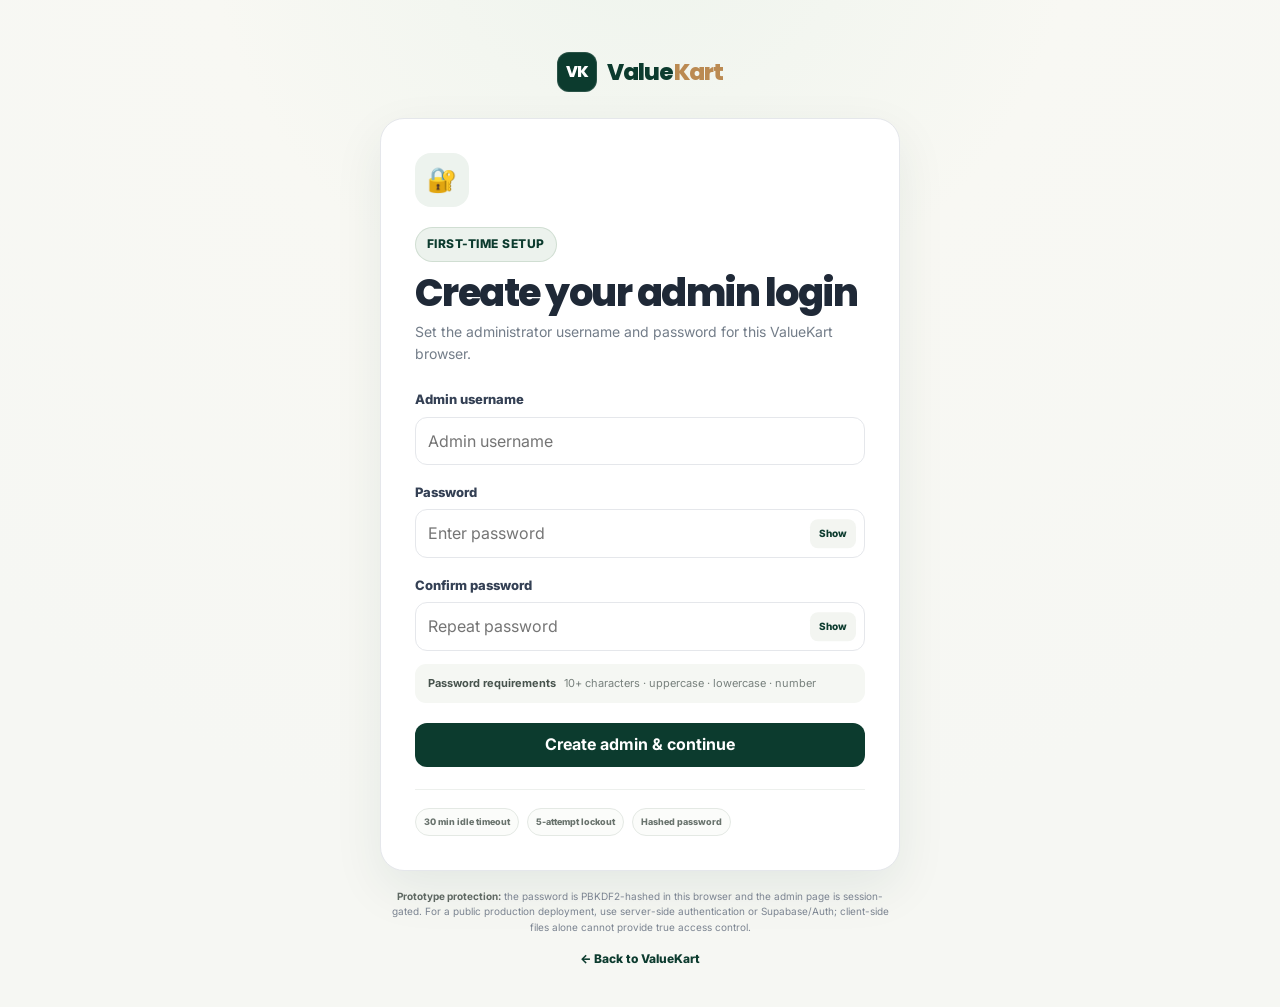
==== admin-login.html @ 0bdea963 "Add files via upload" ====
<!doctype html>
<html lang="en">
<head>
  <meta charset="utf-8" />
  <meta name="viewport" content="width=device-width, initial-scale=1" />
  <meta name="robots" content="noindex,nofollow" />
  <meta name="referrer" content="no-referrer" />
  <title>Admin Login — ValueKart</title>
  <link rel="stylesheet" href="styles.css" />
  <script src="auth.js"></script>
</head>
<body class="auth-body">
  <main class="auth-shell">
    <a class="logo auth-logo" href="index.html" aria-label="ValueKart home">
      <span class="logo-mark">VK</span>
      <span class="logo-text">Value<span>Kart</span></span>
    </a>

    <section class="auth-card" aria-labelledby="authTitle">
      <div class="auth-icon" aria-hidden="true">🔐</div>
      <span class="eyebrow" id="authEyebrow">Admin access</span>
      <h1 id="authTitle">Sign in to ValueKart</h1>
      <p class="auth-subtitle" id="authSubtitle">Use your administrator credentials to continue to the control panel.</p>

      <div class="auth-alert" id="authAlert" role="alert" hidden></div>

      <form id="authForm" class="auth-form" autocomplete="on">
        <div class="form-field">
          <label for="authUsername">Admin username</label>
          <input id="authUsername" name="username" autocomplete="username" maxlength="60" required placeholder="Admin username" />
        </div>
        <div class="form-field">
          <label for="authPassword">Password</label>
          <div class="password-field">
            <input id="authPassword" name="password" type="password" autocomplete="current-password" required placeholder="Enter password" />
            <button class="password-toggle" type="button" data-toggle-password="authPassword" aria-label="Show password">Show</button>
          </div>
        </div>
        <div class="form-field" id="confirmField" hidden>
          <label for="authConfirmPassword">Confirm password</label>
          <div class="password-field">
            <input id="authConfirmPassword" type="password" autocomplete="new-password" placeholder="Repeat password" />
            <button class="password-toggle" type="button" data-toggle-password="authConfirmPassword" aria-label="Show password">Show</button>
          </div>
        </div>

        <div class="password-rules" id="passwordRules" hidden>
          <strong>Password requirements</strong>
          <span>10+ characters · uppercase · lowercase · number</span>
        </div>

        <button class="btn btn-primary auth-submit" id="authSubmit" type="submit">Sign in</button>
      </form>

      <div class="auth-security-row">
        <span>30 min idle timeout</span>
        <span>5-attempt lockout</span>
        <span>Hashed password</span>
      </div>
    </section>

    <p class="auth-production-note"><strong>Prototype protection:</strong> the password is PBKDF2-hashed in this browser and the admin page is session-gated. For a public production deployment, use server-side authentication or Supabase/Auth; client-side files alone cannot provide true access control.</p>
    <a class="auth-back" href="index.html">← Back to ValueKart</a>
  </main>

  <script>
    const auth = window.ValueKartAuth;
    const params = new URLSearchParams(location.search);
    const next = auth.sanitizeNext(params.get('next') || 'admin.html');
    const setupMode = !auth.hasProfile();
    const form = document.getElementById('authForm');
    const username = document.getElementById('authUsername');
    const password = document.getElementById('authPassword');
    const confirmPassword = document.getElementById('authConfirmPassword');
    const confirmField = document.getElementById('confirmField');
    const passwordRules = document.getElementById('passwordRules');
    const submit = document.getElementById('authSubmit');
    const alertBox = document.getElementById('authAlert');

    function showAlert(message, type = 'error') {
      alertBox.textContent = message;
      alertBox.className = `auth-alert ${type}`;
      alertBox.hidden = false;
    }
    function clearAlert() { alertBox.hidden = true; }
    function setLoading(loading) {
      submit.disabled = loading;
      submit.textContent = loading ? 'Please wait…' : (setupMode ? 'Create admin & continue' : 'Sign in');
    }
    function refreshLockMessage() {
      if (setupMode) return;
      const lock = auth.getLockState();
      if (lock.remainingMs > 0) {
        const seconds = Math.ceil(lock.remainingMs / 1000);
        showAlert(`Too many failed attempts. Try again in ${seconds} seconds.`);
        submit.disabled = true;
        setTimeout(refreshLockMessage, 1000);
      } else {
        submit.disabled = false;
        if (!alertBox.hidden && alertBox.textContent.startsWith('Too many failed')) clearAlert();
      }
    }

    if (setupMode) {
      document.getElementById('authEyebrow').textContent = 'First-time setup';
      document.getElementById('authTitle').textContent = 'Create your admin login';
      document.getElementById('authSubtitle').textContent = 'Set the administrator username and password for this ValueKart browser.';
      confirmField.hidden = false;
      passwordRules.hidden = false;
      confirmPassword.required = true;
      password.autocomplete = 'new-password';
      submit.textContent = 'Create admin & continue';
    } else {
      const profile = auth.getProfile();
      username.value = profile?.username || '';
      refreshLockMessage();
    }

    document.querySelectorAll('[data-toggle-password]').forEach(button => {
      button.addEventListener('click', () => {
        const field = document.getElementById(button.dataset.togglePassword);
        const show = field.type === 'password';
        field.type = show ? 'text' : 'password';
        button.textContent = show ? 'Hide' : 'Show';
        button.setAttribute('aria-label', show ? 'Hide password' : 'Show password');
      });
    });

    form.addEventListener('submit', async event => {
      event.preventDefault();
      clearAlert();
      setLoading(true);
      try {
        if (setupMode) {
          if (password.value !== confirmPassword.value) throw new Error('Passwords do not match.');
          const issues = auth.validatePassword(password.value);
          if (issues.length) throw new Error(issues[0]);
          await auth.setup(username.value, password.value);
          location.replace(next);
          return;
        }
        const result = await auth.login(username.value, password.value);
        if (!result.ok) {
          if (result.reason === 'locked') throw new Error(`Too many failed attempts. Try again in ${Math.ceil(result.remainingMs / 1000)} seconds.`);
          if (result.reason === 'crypto') throw new Error(result.message || 'Secure browser cryptography is unavailable.');
          throw new Error('Incorrect username or password.');
        }
        location.replace(next);
      } catch (error) {
        showAlert(error.message || 'Unable to sign in.');
        setLoading(false);
        refreshLockMessage();
      }
    });
  </script>
</body>
</html>
---- styles.css ----
@import url('https://fonts.googleapis.com/css2?family=Inter:wght@400;500;600;700&family=Poppins:wght@600;700;800&display=swap');

:root {
  --primary: #0C3B2E;
  --secondary: #6D9773;
  --accent: #FFBA00;
  --support: #BB8A52;
  --bg: #F8F8F3;
  --card: #FFFFFF;
  --text: #1F2937;
  --muted: #667085;
  --border: #E5E7EB;
  --shadow: 0 14px 36px rgba(12,59,46,.08);
  --shadow-sm: 0 7px 20px rgba(12,59,46,.06);
  --radius: 16px;
  --button-radius: 12px;
}

* { box-sizing: border-box; }
html { scroll-behavior: smooth; }
body {
  margin: 0;
  background: var(--bg);
  color: var(--text);
  font-family: Inter, system-ui, -apple-system, BlinkMacSystemFont, "Segoe UI", sans-serif;
  line-height: 1.55;
}

img { max-width: 100%; display: block; }
a { color: inherit; text-decoration: none; }
button, input, select { font: inherit; }

.container { width: min(1180px, calc(100% - 40px)); margin: 0 auto; }

.topbar {
  background: var(--primary);
  color: white;
  font-size: 13px;
}
.topbar-inner { min-height: 34px; display: flex; align-items: center; justify-content: space-between; gap: 16px; }
.topbar a { opacity: .9; }

.site-header {
  position: sticky;
  top: 0;
  z-index: 40;
  background: rgba(248,248,243,.93);
  backdrop-filter: blur(16px);
  border-bottom: 1px solid rgba(229,231,235,.85);
}
.header-main {
  min-height: 84px;
  display: grid;
  grid-template-columns: 210px 1fr auto;
  gap: 26px;
  align-items: center;
}
.logo { display: inline-flex; align-items: center; gap: 10px; }
.logo-mark {
  width: 40px; height: 40px; border-radius: 12px; background: var(--primary); color: white;
  display: grid; place-items: center; font-family: Poppins, sans-serif; font-weight: 800; letter-spacing: -.04em;
  box-shadow: inset 0 0 0 1px rgba(255,255,255,.12);
}
.logo-text { font: 800 23px/1 Poppins, sans-serif; color: var(--primary); letter-spacing: -.04em; }
.logo-text span { color: var(--support); }

.search-wrap { position: relative; }
.search-wrap svg { position: absolute; left: 17px; top: 50%; transform: translateY(-50%); color: #7c838d; }
.search-input {
  width: 100%; height: 50px; border: 1px solid var(--border); border-radius: 15px; background: #fff;
  padding: 0 18px 0 49px; outline: none; color: var(--text); transition: .2s ease;
  box-shadow: 0 2px 0 rgba(12,59,46,.01);
}
.search-input:focus { border-color: rgba(109,151,115,.65); box-shadow: 0 0 0 4px rgba(109,151,115,.12); }
.header-actions { display: flex; align-items: center; gap: 10px; }
.nav-link { padding: 10px 12px; color: #4d5561; font-weight: 600; font-size: 14px; border-radius: 10px; }
.nav-link:hover { background: white; color: var(--primary); }
.btn { border: 0; cursor: pointer; border-radius: var(--button-radius); min-height: 44px; padding: 0 18px; font-weight: 700; display: inline-flex; align-items: center; justify-content: center; gap: 9px; transition: .2s ease; }
.btn-primary { background: var(--primary); color: white; }
.btn-primary:hover { transform: translateY(-1px); background: #082f24; }
.btn-accent { background: var(--accent); color: #2f2817; box-shadow: 0 6px 16px rgba(255,186,0,.18); }
.btn-accent:hover { transform: translateY(-1px); filter: brightness(.98); }
.btn-soft { background: #eef3ef; color: var(--primary); }
.btn-outline { background: white; color: var(--primary); border: 1px solid var(--border); }

.category-strip { border-top: 1px solid rgba(229,231,235,.65); background: rgba(255,255,255,.7); }
.category-scroll { display: flex; gap: 10px; overflow-x: auto; padding: 13px 0; scrollbar-width: none; }
.category-scroll::-webkit-scrollbar { display: none; }
.category-chip {
  white-space: nowrap; border: 1px solid var(--border); background: white; color: #5b626d;
  padding: 10px 16px; border-radius: 999px; font-weight: 600; font-size: 14px;
}
.category-chip.active, .category-chip:hover { background: var(--primary); color: white; border-color: var(--primary); }

main { padding-bottom: 70px; }
.hero { padding: 28px 0 18px; }
.hero-card {
  position: relative; overflow: hidden; border-radius: 28px; min-height: 390px; padding: 56px;
  display: grid; grid-template-columns: 1.06fr .94fr; gap: 50px; align-items: center;
  background:
    radial-gradient(circle at 90% 5%, rgba(255,186,0,.18), transparent 32%),
    radial-gradient(circle at 72% 75%, rgba(109,151,115,.22), transparent 35%),
    linear-gradient(135deg, #f1f7f2 0%, #fbfbf7 65%, #fff8e5 100%);
  border: 1px solid rgba(109,151,115,.15);
  box-shadow: var(--shadow-sm);
}
.eyebrow { display: inline-flex; align-items: center; gap: 8px; color: var(--primary); background: rgba(109,151,115,.13); border: 1px solid rgba(109,151,115,.22); padding: 7px 11px; border-radius: 999px; font-weight: 800; font-size: 12px; letter-spacing: .04em; text-transform: uppercase; }
.hero h1, .detail-title, .section-title { font-family: Poppins, sans-serif; letter-spacing: -.035em; }
.hero h1 { font-size: clamp(38px, 5vw, 66px); line-height: 1.02; margin: 18px 0 18px; color: #172019; }
.hero h1 .accent-word { color: var(--primary); }
.hero p { max-width: 660px; font-size: 18px; color: #667069; margin: 0; }
.hero-actions { display: flex; gap: 12px; margin-top: 28px; flex-wrap: wrap; }
.hero-visual { position: relative; min-height: 280px; }
.deal-stack { position: absolute; inset: 10px 0 0 20px; }
.mini-card {
  position: absolute; width: 245px; background: white; border-radius: 20px; padding: 14px; box-shadow: 0 18px 40px rgba(12,59,46,.12); border: 1px solid rgba(229,231,235,.9);
}
.mini-card:nth-child(1) { transform: rotate(-7deg); left: 4px; top: 60px; }
.mini-card:nth-child(2) { transform: rotate(5deg); right: 4px; top: 0; }
.mini-card:nth-child(3) { transform: rotate(1deg); right: 40px; bottom: -12px; }
.mini-art { height: 128px; border-radius: 14px; background: linear-gradient(135deg,#f7f0db,#ddeadd); display: grid; place-items: center; font-size: 58px; }
.mini-title { font-weight: 800; margin: 10px 0 3px; font-size: 14px; }
.mini-price { font-size: 13px; color: var(--primary); font-weight: 800; }
.badge { display: inline-flex; align-items: center; justify-content: center; border-radius: 999px; padding: 6px 9px; font-size: 11px; font-weight: 800; text-transform: uppercase; letter-spacing: .02em; }
.badge-accent { background: var(--accent); color: #2d2616; }
.badge-green { background: #e9f2eb; color: var(--primary); }
.badge-brown { background: #f4eadf; color: #744c24; }

.disclosure { margin-top: 18px; border: 1px solid var(--border); background: #fff; border-radius: var(--radius); padding: 18px 20px; display: flex; gap: 12px; align-items: flex-start; color: #626b76; font-size: 14px; }
.disclosure strong { color: var(--text); }
.disclosure-icon { flex: 0 0 30px; width: 30px; height: 30px; border-radius: 10px; display: grid; place-items: center; background: #edf3ee; color: var(--primary); font-weight: 800; }

.trust-grid {
  display: grid;
  grid-template-columns: repeat(3, minmax(0, 1fr));
  gap: 20px;
  margin: 32px auto 40px;
}
.trust-card {
  background: #fff;
  border: 1px solid var(--border);
  border-radius: var(--radius);
  padding: 24px;
  min-height: 142px;
  display: flex;
  gap: 18px;
  align-items: flex-start;
  box-shadow: 0 4px 14px rgba(12,59,46,.035);
}
.trust-icon {
  width: 44px;
  height: 44px;
  border-radius: 13px;
  background: #edf3ee;
  color: var(--primary);
  display: grid;
  place-items: center;
  flex: 0 0 44px;
  font-weight: 800;
  font-size: 18px;
}
.trust-card > div:last-child {
  padding-top: 2px;
}
.trust-card h3 {
  margin: 0 0 7px;
  font-size: 16px;
  line-height: 1.35;
}
.trust-card p {
  margin: 0;
  color: #78818d;
  font-size: 13.5px;
  line-height: 1.65;
}


.section-head { display: flex; align-items: flex-end; justify-content: space-between; gap: 20px; margin: 34px 0 18px; }
.section-title { margin: 0; font-size: clamp(27px,3vw,36px); line-height: 1.1; }
.section-subtitle { margin: 7px 0 0; color: #717a85; }
.toolbar { display: flex; gap: 10px; align-items: center; flex-wrap: wrap; }
.select { height: 42px; border: 1px solid var(--border); background: #fff; color: var(--text); border-radius: 11px; padding: 0 34px 0 13px; }

.deals-grid { display: grid; grid-template-columns: repeat(4, minmax(0,1fr)); gap: 20px; }
.deal-card { background: #fff; border: 1px solid var(--border); border-radius: 20px; overflow: hidden; box-shadow: 0 8px 24px rgba(12,59,46,.045); transition: .2s ease; display: flex; flex-direction: column; }
.deal-card:hover { transform: translateY(-4px); box-shadow: var(--shadow); }
.card-media { position: relative; padding: 18px; background: #fbfbf8; }
.product-art { height: 210px; border-radius: 14px; display: grid; place-items: center; font-size: 82px; background: linear-gradient(135deg,#f6f5ef,#e8efe8); border: 1px solid #eef0ea; }
.card-badges { position: absolute; left: 28px; top: 28px; display: flex; gap: 7px; }
.favorite { position: absolute; right: 28px; top: 28px; width: 35px; height: 35px; background: white; border: 1px solid var(--border); border-radius: 999px; display: grid; place-items: center; cursor: pointer; color: #748076; }
.favorite.active { color: #a44; background: #fff8f8; }
.card-body { padding: 18px; display: flex; flex-direction: column; flex: 1; }
.card-category { color: var(--secondary); font-size: 12px; font-weight: 800; text-transform: uppercase; letter-spacing: .04em; }
.card-title { font-weight: 800; font-size: 15px; line-height: 1.4; margin: 7px 0 12px; min-height: 63px; }
.rating { display: flex; gap: 7px; align-items: center; color: #6d7681; font-size: 13px; }
.stars { color: #e59d00; letter-spacing: .03em; }
.price-row { display: flex; align-items: baseline; gap: 9px; margin-top: 14px; }
.price { font-size: 22px; font-weight: 900; color: var(--primary); }
.mrp { text-decoration: line-through; color: #9aa1aa; font-size: 13px; }
.discount { color: #7a5a00; font-weight: 800; font-size: 12px; background: #fff4c5; padding: 4px 7px; border-radius: 999px; }
.meta-row { display: flex; align-items: center; justify-content: space-between; color: #9299a2; font-size: 12px; margin: 11px 0 16px; }
.card-body .btn { margin-top: auto; width: 100%; }

.live-strip { margin-top: 40px; border-radius: 22px; padding: 24px; background: var(--primary); color: white; display: grid; grid-template-columns: 1fr auto; gap: 20px; align-items: center; }
.live-strip h3 { margin: 0 0 6px; font-family: Poppins, sans-serif; font-size: 23px; }
.live-strip p { margin: 0; color: rgba(255,255,255,.72); }
.live-pill { background: rgba(255,255,255,.1); border: 1px solid rgba(255,255,255,.14); padding: 10px 14px; border-radius: 12px; font-weight: 700; }
.pulse { display:inline-block; width: 8px; height: 8px; border-radius:50%; background:#92d7a1; margin-right:8px; box-shadow: 0 0 0 5px rgba(146,215,161,.12); }

footer { background: #fff; border-top: 1px solid var(--border); padding: 48px 0 28px; }
.footer-grid { display: grid; grid-template-columns: 1.3fr .7fr .7fr; gap: 60px; }
.footer-copy { color: #777f89; font-size: 14px; max-width: 550px; }
.footer-title { font-weight: 800; margin-bottom: 12px; }
.footer-links { display: grid; gap: 10px; color: #6c7580; font-size: 14px; }
.footer-bottom { border-top: 1px solid var(--border); margin-top: 32px; padding-top: 20px; color: #8c939c; font-size: 12px; display:flex; justify-content:space-between; gap: 20px; flex-wrap:wrap; }

/* Detail page */
.breadcrumbs { padding: 24px 0 8px; color:#7b848f; font-size:13px; }
.detail-layout { display: grid; grid-template-columns: minmax(0,.94fr) minmax(0,1.06fr); gap: 50px; align-items: start; padding: 20px 0 50px; }
.detail-gallery { background:#fff; border:1px solid var(--border); border-radius:24px; padding:24px; box-shadow: var(--shadow-sm); position: sticky; top: 112px; }
.detail-art { height: 500px; border-radius: 18px; display:grid; place-items:center; font-size:150px; background: linear-gradient(135deg,#f5f1e6,#e4eee4); }
.thumb-row { display:flex; gap:10px; margin-top:12px; }
.thumb { width:70px; height:70px; border-radius:12px; background:#f6f7f3; border:1px solid var(--border); display:grid; place-items:center; font-size:28px; cursor:pointer; }
.thumb.active { border-color:var(--secondary); box-shadow: 0 0 0 3px rgba(109,151,115,.12); }
.detail-meta { color:#7f8791; font-size:13px; display:flex; gap:14px; flex-wrap:wrap; }
.detail-title { font-size: clamp(34px,4.2vw,54px); line-height:1.08; margin:12px 0 14px; }
.detail-rating { display:flex; align-items:center; gap:10px; padding-bottom:18px; border-bottom:1px solid var(--border); }
.price-box { margin:22px 0; padding:20px; border-radius:16px; background:#fff; border:1px solid var(--border); }
.price-main { display:flex; gap:12px; align-items:baseline; flex-wrap:wrap; }
.price-main .price { font-size:32px; }
.deal-note { margin-top:10px; color:#6a737e; font-size:14px; }
.detail-actions { display:grid; grid-template-columns:1fr 54px; gap:12px; }
.detail-actions .btn { min-height:54px; font-size:16px; }
.share-row { display:flex; gap:10px; flex-wrap:wrap; margin-top:18px; }
.share-btn { border:1px solid var(--border); background:#fff; border-radius:999px; padding:9px 13px; cursor:pointer; font-weight:700; color:#59626d; }
.share-btn:hover { border-color:#cbd2d8; color:var(--primary); }
.detail-trust { display:grid; grid-template-columns:repeat(3,1fr); gap:10px; margin-top:22px; }
.detail-trust > div { border:1px solid var(--border); border-radius:14px; padding:13px; background:#fff; font-size:13px; font-weight:700; color:#4f5b55; }
.detail-description { margin-top:30px; padding-top:24px; border-top:1px solid var(--border); }
.detail-description h3 { font-family:Poppins,sans-serif; margin:0 0 10px; }
.detail-description ul { padding-left:20px; color:#5e6772; }

.toast { position: fixed; left:50%; bottom:26px; transform:translate(-50%,20px); background:#15251f; color:#fff; padding:12px 16px; border-radius:12px; opacity:0; pointer-events:none; transition:.25s ease; z-index:90; box-shadow:var(--shadow); font-size:14px; }
.toast.show { opacity:1; transform:translate(-50%,0); }

@media (max-width: 1000px) {
  .header-main { grid-template-columns: 180px 1fr; }
  .header-actions { grid-column: 1 / -1; justify-content:flex-end; display:none; }
  .hero-card { grid-template-columns:1fr; padding:42px; }
  .hero-visual { min-height:250px; }
  .deals-grid { grid-template-columns:repeat(2,1fr); }
  .detail-layout { grid-template-columns:1fr; }
  .detail-gallery { position:static; }
}
@media (max-width: 720px) {
  .container { width:min(100% - 24px,1180px); }
  .topbar-inner { justify-content:center; text-align:center; }
  .topbar .desktop-only { display:none; }
  .header-main { grid-template-columns:1fr; gap:12px; padding:14px 0; }
  .logo { justify-content:center; }
  .hero-card { padding:28px 22px; border-radius:22px; }
  .hero h1 { font-size:42px; }
  .hero p { font-size:16px; }
  .hero-visual { min-height:320px; }
  .mini-card { width:210px; }
  .mini-card:nth-child(1) { left:0; top:90px; }
  .mini-card:nth-child(2) { right:0; }
  .mini-card:nth-child(3) { right:14px; bottom:0; }
  .trust-grid { grid-template-columns:1fr; gap:14px; margin:24px auto 32px; }
  .trust-card { min-height:auto; padding:20px; }
  .section-head { align-items:flex-start; flex-direction:column; }
  .deals-grid { grid-template-columns:1fr; }
  .live-strip { grid-template-columns:1fr; }
  .footer-grid { grid-template-columns:1fr; gap:28px; }
  .detail-art { height:360px; font-size:110px; }
  .detail-title { font-size:38px; }
  .detail-trust { grid-template-columns:1fr; }
}

/* Dynamic product imagery */
.product-art { overflow: hidden; }
.product-image { width: 100%; height: 100%; object-fit: contain; padding: 8px; }
.product-art-inner { width: 100%; height: 100%; display: grid; place-items: center; font-size: 82px; }
.detail-art { overflow: hidden; }
.detail-product-image { width: 100%; height: 100%; object-fit: contain; padding: 18px; }
.detail-art-inner { width: 100%; height: 100%; display: grid; place-items: center; font-size: 150px; }

/* Admin */
.admin-body { background: #f6f7f3; min-height: 100vh; }
.admin-topbar { position: sticky; top: 0; z-index: 60; background: rgba(255,255,255,.94); backdrop-filter: blur(16px); border-bottom: 1px solid var(--border); }
.admin-topbar-inner { min-height: 76px; display: flex; align-items: center; justify-content: space-between; gap: 18px; }
.admin-topbar-actions { display: flex; gap: 12px; align-items: center; }
.admin-label { display: inline-flex; padding: 6px 10px; border-radius: 999px; background: #edf3ee; color: var(--primary); font-size: 12px; font-weight: 800; text-transform: uppercase; letter-spacing: .05em; }
.admin-main { padding-top: 38px; padding-bottom: 70px; }
.admin-heading { display: flex; align-items: flex-end; justify-content: space-between; gap: 24px; margin-bottom: 22px; }
.admin-heading h1 { margin: 14px 0 6px; font-family: Poppins, sans-serif; font-size: clamp(34px,4vw,52px); letter-spacing: -.04em; line-height: 1.05; }
.admin-heading p { margin: 0; color: var(--muted); max-width: 690px; }
.admin-notice { background: #fff; border: 1px solid var(--border); border-left: 4px solid var(--secondary); border-radius: 14px; padding: 15px 17px; color: #667085; font-size: 13px; margin-bottom: 22px; }
.admin-notice strong { color: var(--text); }
.admin-stats { display: grid; grid-template-columns: repeat(4,minmax(0,1fr)); gap: 16px; margin-bottom: 26px; }
.admin-stat-card { background: #fff; border: 1px solid var(--border); border-radius: 16px; padding: 20px; box-shadow: 0 5px 16px rgba(12,59,46,.035); }
.admin-stat-card span { color: #667085; font-size: 13px; font-weight: 700; }
.admin-stat-card strong { display: block; font: 800 30px/1.1 Poppins,sans-serif; color: var(--primary); margin: 8px 0 5px; }
.admin-stat-card small { color: #98a2b3; }
.admin-tabs { display: inline-flex; gap: 6px; padding: 5px; background: #eaf0eb; border: 1px solid #dfe7e0; border-radius: 14px; margin-bottom: 18px; }
.admin-tab { border: 0; background: transparent; color: #647067; border-radius: 10px; padding: 10px 16px; font-weight: 800; cursor: pointer; }
.admin-tab.active { background: #fff; color: var(--primary); box-shadow: 0 3px 10px rgba(12,59,46,.07); }
.admin-panel { display: none; }
.admin-panel.active { display: block; }
.admin-layout { display: grid; grid-template-columns: minmax(0,.92fr) minmax(0,1.08fr); gap: 20px; align-items: start; }
.admin-layout-categories { grid-template-columns: minmax(0,.75fr) minmax(0,1.25fr); }
.admin-card { background: #fff; border: 1px solid var(--border); border-radius: 20px; padding: 24px; box-shadow: 0 8px 22px rgba(12,59,46,.04); }
.admin-card-head { display: flex; align-items: flex-start; justify-content: space-between; gap: 16px; margin-bottom: 22px; }
.admin-card-head h2 { margin: 0 0 4px; font: 800 21px/1.25 Poppins,sans-serif; letter-spacing: -.02em; }
.admin-card-head p { margin: 0; color: #7b8491; font-size: 13px; }
.text-button { border: 0; background: transparent; color: var(--primary); font-weight: 800; cursor: pointer; padding: 5px; }
.admin-form { display: grid; grid-template-columns: repeat(2,minmax(0,1fr)); gap: 16px; }
.form-span-2 { grid-column: 1 / -1; }
.form-field { display: flex; flex-direction: column; gap: 7px; min-width: 0; }
.form-field label { font-size: 13px; font-weight: 800; color: #344054; }
.form-field input:not([type="checkbox"]), .form-field select, .form-field textarea, .admin-search { width: 100%; border: 1px solid var(--border); background: #fff; border-radius: 12px; padding: 11px 12px; color: var(--text); outline: none; transition: .2s ease; }
.form-field input:not([type="checkbox"]), .form-field select, .admin-search { min-height: 44px; }
.form-field textarea { resize: vertical; min-height: 104px; }
.form-field input:focus, .form-field select:focus, .form-field textarea:focus, .admin-search:focus { border-color: rgba(109,151,115,.75); box-shadow: 0 0 0 4px rgba(109,151,115,.11); }
.form-field small { color: #98a2b3; font-size: 11px; line-height: 1.4; }
.form-actions { display: flex; gap: 10px; align-items: center; padding-top: 4px; }
.switch-row { min-height: 44px; display: flex !important; align-items: center; gap: 10px; cursor: pointer; font-weight: 600 !important; }
.switch-row input { position: absolute; opacity: 0; pointer-events: none; }
.switch { width: 42px; height: 24px; border-radius: 999px; background: #d7dce1; position: relative; transition: .2s; flex: 0 0 auto; }
.switch::after { content: ''; position: absolute; width: 18px; height: 18px; background: #fff; border-radius: 50%; left: 3px; top: 3px; transition: .2s; box-shadow: 0 1px 4px rgba(0,0,0,.18); }
.switch-row input:checked + .switch { background: var(--primary); }
.switch-row input:checked + .switch::after { transform: translateX(18px); }
.product-preview { border: 1px dashed #d7ded8; background: #fbfcf9; border-radius: 16px; padding: 14px; display: grid; grid-template-columns: 88px 1fr; gap: 14px; align-items: center; }
.preview-media { width: 88px; height: 88px; border-radius: 13px; background: #eef2ea; display: grid; place-items: center; overflow: hidden; font-size: 38px; }
.preview-media img { width: 100%; height: 100%; object-fit: contain; }
.preview-kicker { display: block; color: var(--secondary); font-size: 10px; text-transform: uppercase; font-weight: 800; letter-spacing: .05em; }
.product-preview strong { display: block; margin: 3px 0 6px; font-size: 13px; line-height: 1.35; }
.preview-price { display: flex; align-items: center; gap: 8px; }
.preview-price span:first-child { color: var(--primary); font-size: 17px; font-weight: 900; }
.preview-price span:last-child { background: #fff3c3; color: #795800; border-radius: 999px; padding: 3px 7px; font-size: 10px; font-weight: 800; }
.list-head { align-items: center; }
.admin-search { max-width: 210px; }
.table-wrap { overflow-x: auto; }
.admin-table { width: 100%; border-collapse: collapse; min-width: 590px; }
.admin-table th { text-align: left; color: #98a2b3; font-size: 11px; text-transform: uppercase; letter-spacing: .05em; padding: 0 10px 10px; }
.admin-table td { border-top: 1px solid #eef0f1; padding: 13px 10px; vertical-align: middle; font-size: 13px; }
.admin-product-cell { display: flex; gap: 11px; align-items: center; min-width: 270px; }
.admin-product-thumb { width: 50px; height: 50px; border-radius: 11px; background: #f3f4ef; border: 1px solid #eceee8; display: grid; place-items: center; overflow: hidden; font-size: 23px; flex: 0 0 50px; }
.admin-product-thumb img { width: 100%; height: 100%; object-fit: contain; }
.admin-product-cell strong { display: -webkit-box; -webkit-line-clamp: 2; -webkit-box-orient: vertical; overflow: hidden; max-width: 290px; line-height: 1.35; }
.admin-product-cell small, .table-mrp { display: block; color: #98a2b3; margin-top: 3px; font-size: 11px; }
.table-mrp { text-decoration: line-through; }
.status-pill { display: inline-flex; border-radius: 999px; padding: 5px 8px; font-size: 10px; font-weight: 800; }
.status-pill.live { background: #eaf4ec; color: var(--primary); }
.status-pill.draft { background: #f1f2f4; color: #667085; }
.row-actions { display: flex; gap: 5px; justify-content: flex-end; }
.icon-action { border: 1px solid var(--border); background: #fff; border-radius: 9px; min-height: 32px; padding: 0 9px; font-size: 11px; font-weight: 800; color: #52605a; cursor: pointer; }
.icon-action:hover { border-color: #cbd5cd; color: var(--primary); }
.icon-action.danger { color: #9b3f3f; }
.icon-action.danger:hover { background: #fff7f7; border-color: #eccaca; }
.admin-empty { padding: 35px 10px; color: #98a2b3; text-align: center; }
.category-form { max-width: 560px; }
.category-admin-list { display: grid; gap: 10px; }
.category-admin-row { border: 1px solid #edf0ed; background: #fcfcfa; border-radius: 13px; padding: 13px 14px; display: flex; justify-content: space-between; align-items: center; gap: 14px; }
.category-admin-row strong { display: block; font-size: 13px; }
.category-admin-row small { color: #98a2b3; font-size: 11px; }

@media (max-width: 1000px) {
  .admin-stats { grid-template-columns: repeat(2,1fr); }
  .admin-layout, .admin-layout-categories { grid-template-columns: 1fr; }
}
@media (max-width: 720px) {
  .admin-topbar-inner { min-height: 68px; }
  .admin-label { display: none; }
  .admin-topbar-actions .btn { padding: 0 12px; min-height: 40px; font-size: 12px; }
  .admin-main { padding-top: 24px; }
  .admin-heading { align-items: flex-start; flex-direction: column; }
  .admin-heading h1 { font-size: 36px; }
  .admin-stats { grid-template-columns: 1fr 1fr; gap: 10px; }
  .admin-stat-card { padding: 16px; }
  .admin-stat-card strong { font-size: 25px; }
  .admin-card { padding: 18px; border-radius: 17px; }
  .admin-form { grid-template-columns: 1fr; }
  .form-span-2 { grid-column: auto; }
  .list-head { align-items: stretch; flex-direction: column; }
  .admin-search { max-width: none; }
}

/* Bulk upload */
.bulk-upload-layout { display: grid; grid-template-columns: 1fr; gap: 20px; }
.bulk-head, .bulk-preview-head { align-items: center; }
.bulk-template-actions { display: flex; gap: 10px; flex-wrap: wrap; justify-content: flex-end; }
.bulk-template-actions .btn { min-height: 40px; padding: 0 14px; font-size: 12px; }
.bulk-dropzone { border: 1.5px dashed #cfd9d1; background: #fbfcf9; border-radius: 18px; min-height: 210px; padding: 30px; display: flex; flex-direction: column; align-items: center; justify-content: center; text-align: center; cursor: pointer; transition: .2s ease; outline: none; }
.bulk-dropzone:hover, .bulk-dropzone:focus, .bulk-dropzone.dragover { border-color: var(--secondary); background: #f5f8f3; box-shadow: 0 0 0 4px rgba(109,151,115,.08); }
.bulk-upload-icon { width: 52px; height: 52px; border-radius: 15px; display: grid; place-items: center; background: #edf3ee; color: var(--primary); font: 800 26px/1 Poppins,sans-serif; margin-bottom: 14px; }
.bulk-dropzone strong { font: 800 17px/1.3 Poppins,sans-serif; color: var(--text); }
.bulk-dropzone span { color: #6f7885; font-size: 13px; margin-top: 5px; }
.bulk-dropzone small { color: #98a2b3; font-size: 11px; margin-top: 9px; }
.bulk-file-bar { margin-top: 14px; padding: 13px 15px; border: 1px solid #e5e9e5; background: #fff; border-radius: 13px; display: flex; align-items: center; justify-content: space-between; gap: 16px; }
.bulk-file-bar strong { display: block; font-size: 13px; }
.bulk-file-bar small { display: block; color: #98a2b3; margin-top: 3px; font-size: 11px; }
.bulk-options { display: grid; grid-template-columns: repeat(3,minmax(0,1fr)); gap: 12px; margin-top: 18px; }
.bulk-option { border: 1px solid #e8ebe8; background: #fcfcfa; border-radius: 13px; padding: 12px 13px; display: flex; align-items: center; justify-content: space-between; gap: 12px; min-height: 54px; }
.bulk-option > span { font-size: 12px; font-weight: 800; color: #344054; }
.bulk-option select { border: 1px solid var(--border); background: #fff; border-radius: 10px; min-height: 36px; padding: 0 10px; color: var(--text); font-size: 11px; outline: none; max-width: 190px; }
.bulk-option input[type="checkbox"] { width: 18px; height: 18px; accent-color: var(--primary); }
.bulk-column-help { margin-top: 15px; border-radius: 12px; background: #f3f6f1; color: #667085; padding: 12px 14px; font-size: 12px; line-height: 1.55; }
.bulk-column-help strong { color: var(--primary); }
.bulk-column-help span { display: block; margin-top: 2px; }
.bulk-summary { display: grid; grid-template-columns: repeat(4,minmax(0,1fr)); gap: 12px; margin-bottom: 18px; }
.bulk-summary-item { border: 1px solid #e9ece9; background: #fbfcfa; border-radius: 14px; padding: 14px; }
.bulk-summary-item span { display: block; color: #7b8491; font-size: 11px; font-weight: 700; }
.bulk-summary-item strong { display: block; margin-top: 4px; font: 800 23px/1.1 Poppins,sans-serif; color: var(--primary); }
.bulk-summary-item.error strong { color: #9b3f3f; }
.bulk-empty-state { border: 1px dashed #d9dfda; border-radius: 15px; padding: 34px 20px; text-align: center; color: #98a2b3; font-size: 13px; background: #fcfcfa; }
.bulk-table { min-width: 760px; }
.bulk-row-title { min-width: 260px; }
.bulk-row-title strong { display: block; font-size: 12px; line-height: 1.4; }
.bulk-row-title small { display: block; color: #98a2b3; margin-top: 3px; font-size: 10px; }
.bulk-validation { display: inline-flex; align-items: center; gap: 6px; border-radius: 999px; padding: 5px 8px; font-size: 10px; font-weight: 800; white-space: nowrap; }
.bulk-validation.ready { background: #eaf4ec; color: var(--primary); }
.bulk-validation.update { background: #eef2f7; color: #44546a; }
.bulk-validation.skip { background: #f3f4f6; color: #667085; }
.bulk-validation.error { background: #fff1f1; color: #9b3f3f; }
.bulk-errors { margin-top: 16px; border: 1px solid #efdddd; background: #fffafa; border-radius: 13px; padding: 13px 14px; color: #8f4444; font-size: 11px; line-height: 1.55; }
.bulk-errors strong { display: block; margin-bottom: 5px; color: #7f3535; }
.bulk-errors ul { margin: 0; padding-left: 18px; }
.bulk-errors li + li { margin-top: 3px; }

@media (max-width: 900px) {
  .bulk-options { grid-template-columns: 1fr; }
  .bulk-head, .bulk-preview-head { align-items: flex-start; flex-direction: column; }
  .bulk-template-actions { justify-content: flex-start; }
}
@media (max-width: 720px) {
  .admin-tabs { width: 100%; overflow-x: auto; }
  .admin-tab { white-space: nowrap; flex: 0 0 auto; }
  .bulk-dropzone { min-height: 180px; padding: 22px 16px; }
  .bulk-summary { grid-template-columns: 1fr 1fr; }
  .bulk-preview-head .btn { width: 100%; }
  .bulk-template-actions { width: 100%; }
  .bulk-template-actions .btn { flex: 1 1 auto; }
}

/* Admin authentication */
.auth-body { min-height: 100vh; margin: 0; background: radial-gradient(circle at 50% -10%, #eef4ed 0, #f8f8f3 34%, #f6f7f3 75%); color: var(--text); }
.auth-shell { width: min(100% - 36px, 520px); min-height: 100vh; margin: 0 auto; padding: 52px 0 38px; display: flex; flex-direction: column; align-items: center; justify-content: center; }
.auth-logo { margin-bottom: 26px; }
.auth-card { width: 100%; background: #fff; border: 1px solid var(--border); border-radius: 24px; padding: 34px; box-shadow: 0 18px 50px rgba(12,59,46,.08); }
.auth-icon { width: 54px; height: 54px; display: grid; place-items: center; border-radius: 16px; background: #edf3ee; font-size: 24px; margin-bottom: 20px; }
.auth-card h1 { margin: 10px 0 8px; font: 800 clamp(28px,5vw,38px)/1.08 Poppins,sans-serif; letter-spacing: -.04em; }
.auth-subtitle { margin: 0 0 24px; color: #737d89; font-size: 14px; line-height: 1.6; }
.auth-form { display: grid; gap: 17px; }
.password-field { position: relative; }
.password-field input { padding-right: 68px !important; }
.password-toggle { position: absolute; top: 50%; right: 9px; transform: translateY(-50%); border: 0; background: #f3f5f1; color: var(--primary); border-radius: 8px; padding: 7px 9px; font-size: 10px; font-weight: 800; cursor: pointer; }
.password-rules { margin-top: -4px; padding: 11px 13px; border-radius: 11px; background: #f5f7f3; color: #78817d; font-size: 11px; line-height: 1.5; }
.password-rules strong { color: #47534d; margin-right: 5px; }
.auth-submit { width: 100%; margin-top: 3px; }
.auth-alert { margin-bottom: 18px; border: 1px solid #efd3d3; background: #fff7f7; color: #943e3e; border-radius: 12px; padding: 11px 13px; font-size: 12px; line-height: 1.45; }
.auth-alert.success { border-color: #cfe3d3; background: #f4faf5; color: var(--primary); }
.auth-security-row { margin-top: 22px; padding-top: 18px; border-top: 1px solid #edf0ed; display: flex; flex-wrap: wrap; gap: 8px; }
.auth-security-row span { border: 1px solid #e4e9e4; background: #fbfcfa; color: #69736d; border-radius: 999px; padding: 6px 8px; font-size: 9px; font-weight: 800; }
.auth-production-note { margin: 18px 8px 0; text-align: center; color: #7b8491; font-size: 10px; line-height: 1.55; }
.auth-production-note strong { color: #5e6862; }
.auth-back { margin-top: 15px; color: var(--primary); font-size: 12px; font-weight: 800; text-decoration: none; }
.admin-user-chip { display: inline-flex; align-items: center; gap: 7px; padding: 7px 10px; border-radius: 999px; background: #edf3ee; color: var(--primary); font-size: 11px; font-weight: 800; }
.admin-user-dot { width: 7px; height: 7px; border-radius: 50%; background: var(--secondary); box-shadow: 0 0 0 3px rgba(109,151,115,.12); }
.admin-notice-secure { border-left-color: var(--primary); }
.admin-layout-security { grid-template-columns: minmax(0,.9fr) minmax(0,1.1fr); }
.security-status { display: inline-flex; align-items: center; gap: 7px; border-radius: 999px; padding: 6px 9px; background: #edf5ef; color: var(--primary); font-size: 10px; font-weight: 800; }
.security-status > span { width: 7px; height: 7px; border-radius: 50%; background: var(--secondary); }
.security-grid { display: grid; grid-template-columns: repeat(2,minmax(0,1fr)); gap: 10px; margin-bottom: 20px; }
.security-item { border: 1px solid #edf0ed; background: #fcfcfa; border-radius: 13px; padding: 13px; }
.security-item strong { display: block; color: #344054; font-size: 11px; margin-bottom: 4px; }
.security-item span { color: #7b8491; font-size: 11px; line-height: 1.4; }
.security-form { max-width: 620px; }
@media (max-width: 1000px) { .admin-layout-security { grid-template-columns: 1fr; } }
@media (max-width: 720px) {
  .auth-shell { width: min(100% - 24px, 520px); padding: 28px 0; justify-content: flex-start; }
  .auth-card { padding: 24px 20px; border-radius: 20px; }
  .auth-security-row { gap: 6px; }
  .admin-user-chip { display: none; }
  .admin-logout { display: none; }
  .security-grid { grid-template-columns: 1fr; }
}
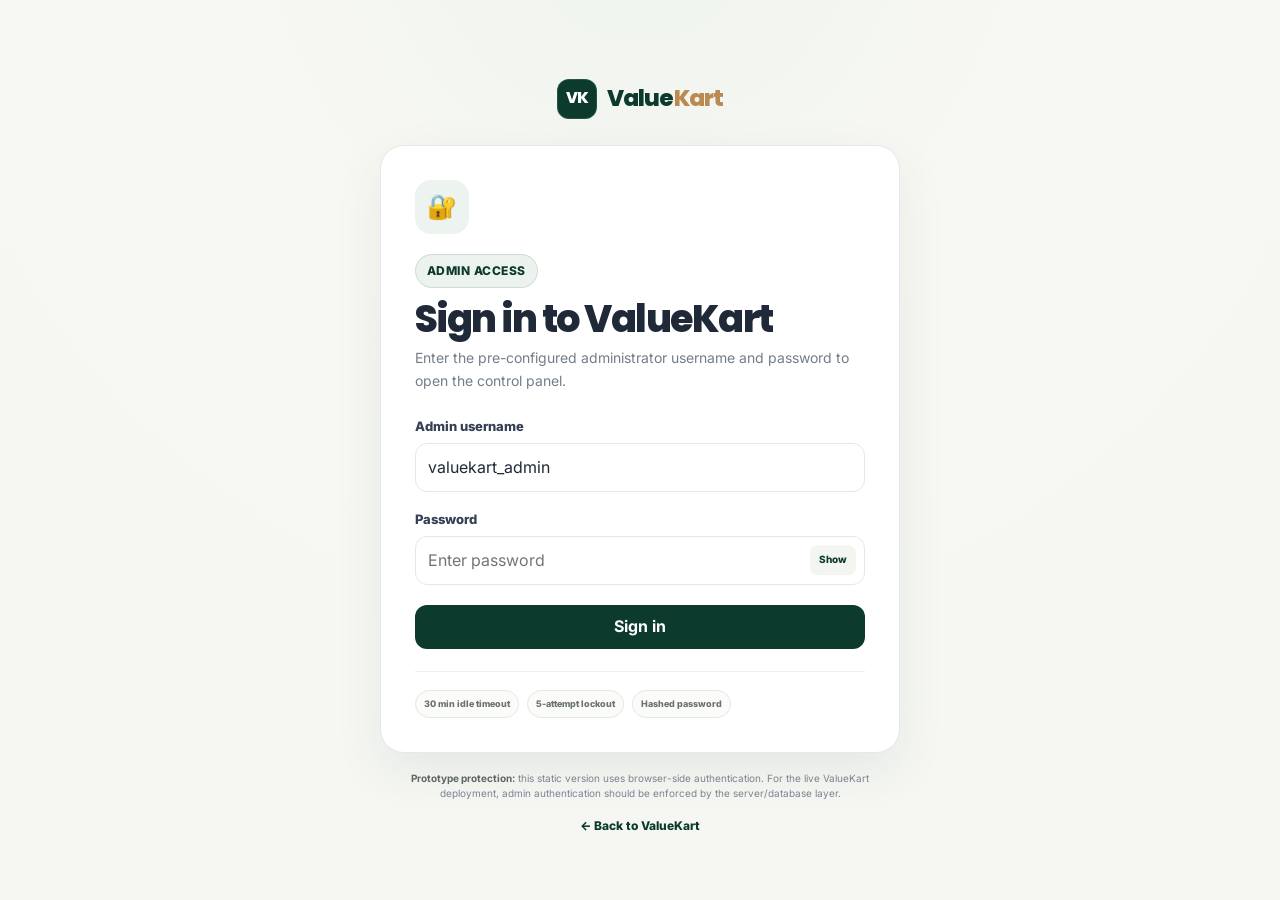
==== commit 7c019aef: "Add files via upload" ====
--- a/admin-login.html
+++ b/admin-login.html
@@ -18,9 +18,9 @@
 
     <section class="auth-card" aria-labelledby="authTitle">
       <div class="auth-icon" aria-hidden="true">🔐</div>
-      <span class="eyebrow" id="authEyebrow">Admin access</span>
+      <span class="eyebrow">Admin access</span>
       <h1 id="authTitle">Sign in to ValueKart</h1>
-      <p class="auth-subtitle" id="authSubtitle">Use your administrator credentials to continue to the control panel.</p>
+      <p class="auth-subtitle">Enter the pre-configured administrator username and password to open the control panel.</p>
 
       <div class="auth-alert" id="authAlert" role="alert" hidden></div>
 
@@ -36,18 +36,6 @@
             <button class="password-toggle" type="button" data-toggle-password="authPassword" aria-label="Show password">Show</button>
           </div>
         </div>
-        <div class="form-field" id="confirmField" hidden>
-          <label for="authConfirmPassword">Confirm password</label>
-          <div class="password-field">
-            <input id="authConfirmPassword" type="password" autocomplete="new-password" placeholder="Repeat password" />
-            <button class="password-toggle" type="button" data-toggle-password="authConfirmPassword" aria-label="Show password">Show</button>
-          </div>
-        </div>
-
-        <div class="password-rules" id="passwordRules" hidden>
-          <strong>Password requirements</strong>
-          <span>10+ characters · uppercase · lowercase · number</span>
-        </div>
 
         <button class="btn btn-primary auth-submit" id="authSubmit" type="submit">Sign in</button>
       </form>
@@ -59,7 +47,7 @@
       </div>
     </section>
 
-    <p class="auth-production-note"><strong>Prototype protection:</strong> the password is PBKDF2-hashed in this browser and the admin page is session-gated. For a public production deployment, use server-side authentication or Supabase/Auth; client-side files alone cannot provide true access control.</p>
+    <p class="auth-production-note"><strong>Prototype protection:</strong> this static version uses browser-side authentication. For the live ValueKart deployment, admin authentication should be enforced by the server/database layer.</p>
     <a class="auth-back" href="index.html">← Back to ValueKart</a>
   </main>
 
@@ -67,15 +55,13 @@
     const auth = window.ValueKartAuth;
     const params = new URLSearchParams(location.search);
     const next = auth.sanitizeNext(params.get('next') || 'admin.html');
-    const setupMode = !auth.hasProfile();
     const form = document.getElementById('authForm');
     const username = document.getElementById('authUsername');
     const password = document.getElementById('authPassword');
-    const confirmPassword = document.getElementById('authConfirmPassword');
-    const confirmField = document.getElementById('confirmField');
-    const passwordRules = document.getElementById('passwordRules');
     const submit = document.getElementById('authSubmit');
     const alertBox = document.getElementById('authAlert');
+
+    username.value = auth.getProfile()?.username || 'valuekart_admin';
 
     function showAlert(message, type = 'error') {
       alertBox.textContent = message;
@@ -85,10 +71,9 @@
     function clearAlert() { alertBox.hidden = true; }
     function setLoading(loading) {
       submit.disabled = loading;
-      submit.textContent = loading ? 'Please wait…' : (setupMode ? 'Create admin & continue' : 'Sign in');
+      submit.textContent = loading ? 'Signing in…' : 'Sign in';
     }
     function refreshLockMessage() {
-      if (setupMode) return;
       const lock = auth.getLockState();
       if (lock.remainingMs > 0) {
         const seconds = Math.ceil(lock.remainingMs / 1000);
@@ -101,20 +86,7 @@
       }
     }
 
-    if (setupMode) {
-      document.getElementById('authEyebrow').textContent = 'First-time setup';
-      document.getElementById('authTitle').textContent = 'Create your admin login';
-      document.getElementById('authSubtitle').textContent = 'Set the administrator username and password for this ValueKart browser.';
-      confirmField.hidden = false;
-      passwordRules.hidden = false;
-      confirmPassword.required = true;
-      password.autocomplete = 'new-password';
-      submit.textContent = 'Create admin & continue';
-    } else {
-      const profile = auth.getProfile();
-      username.value = profile?.username || '';
-      refreshLockMessage();
-    }
+    refreshLockMessage();
 
     document.querySelectorAll('[data-toggle-password]').forEach(button => {
       button.addEventListener('click', () => {
@@ -131,14 +103,6 @@
       clearAlert();
       setLoading(true);
       try {
-        if (setupMode) {
-          if (password.value !== confirmPassword.value) throw new Error('Passwords do not match.');
-          const issues = auth.validatePassword(password.value);
-          if (issues.length) throw new Error(issues[0]);
-          await auth.setup(username.value, password.value);
-          location.replace(next);
-          return;
-        }
         const result = await auth.login(username.value, password.value);
         if (!result.ok) {
           if (result.reason === 'locked') throw new Error(`Too many failed attempts. Try again in ${Math.ceil(result.remainingMs / 1000)} seconds.`);
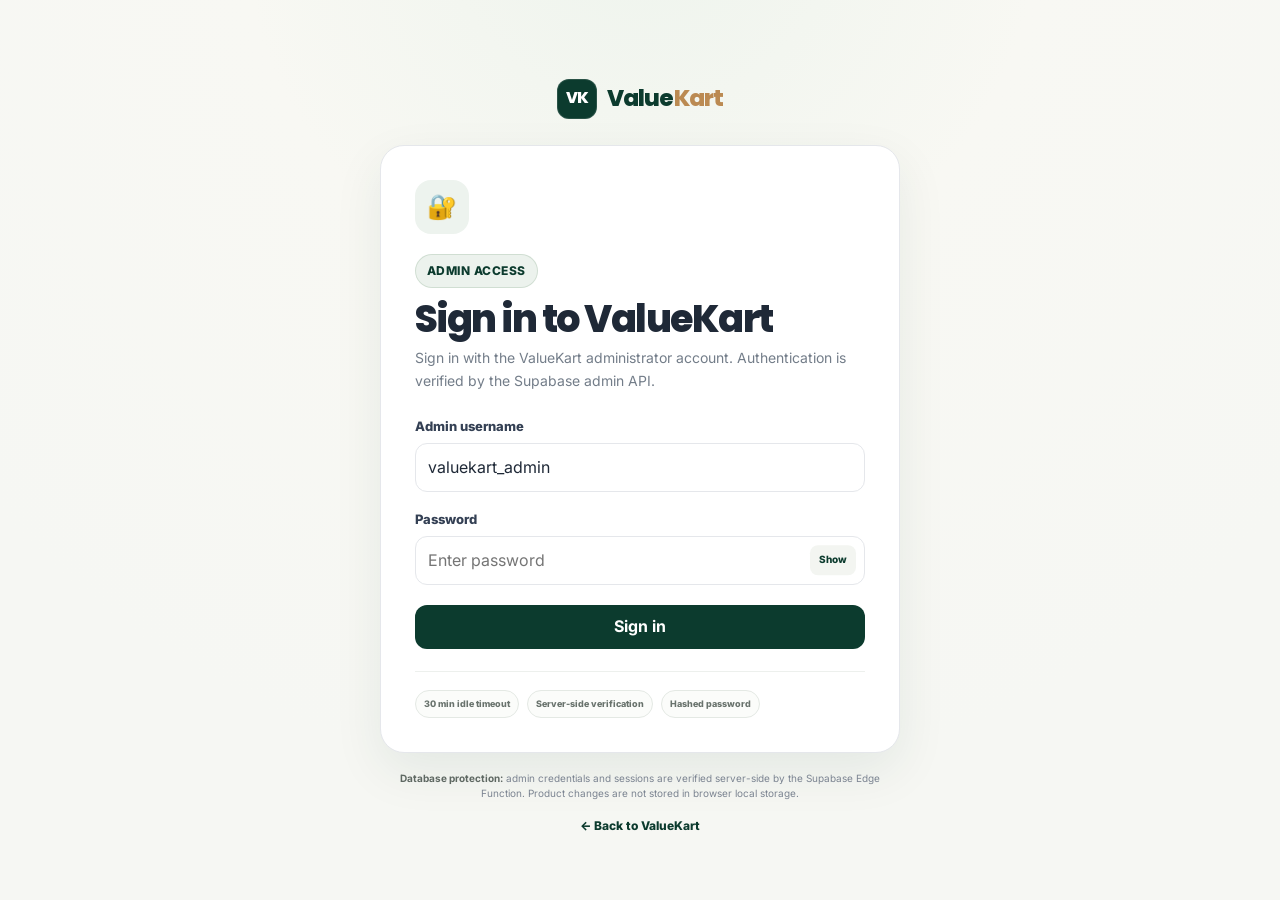
==== commit dd3f0d29: "Update admin-login.html" ====
--- a/admin-login.html
+++ b/admin-login.html
@@ -7,6 +7,7 @@
   <meta name="referrer" content="no-referrer" />
   <title>Admin Login — ValueKart</title>
   <link rel="stylesheet" href="styles.css" />
+  <script src="config.js"></script>
   <script src="auth.js"></script>
 </head>
 <body class="auth-body">
@@ -20,7 +21,7 @@
       <div class="auth-icon" aria-hidden="true">🔐</div>
       <span class="eyebrow">Admin access</span>
       <h1 id="authTitle">Sign in to ValueKart</h1>
-      <p class="auth-subtitle">Enter the pre-configured administrator username and password to open the control panel.</p>
+      <p class="auth-subtitle">Sign in with the ValueKart administrator account. Authentication is verified by the Supabase admin API.</p>
 
       <div class="auth-alert" id="authAlert" role="alert" hidden></div>
 
@@ -42,12 +43,12 @@
 
       <div class="auth-security-row">
         <span>30 min idle timeout</span>
-        <span>5-attempt lockout</span>
+        <span>Server-side verification</span>
         <span>Hashed password</span>
       </div>
     </section>
 
-    <p class="auth-production-note"><strong>Prototype protection:</strong> this static version uses browser-side authentication. For the live ValueKart deployment, admin authentication should be enforced by the server/database layer.</p>
+    <p class="auth-production-note"><strong>Database protection:</strong> admin credentials and sessions are verified server-side by the Supabase Edge Function. Product changes are not stored in browser local storage.</p>
     <a class="auth-back" href="index.html">← Back to ValueKart</a>
   </main>
 
